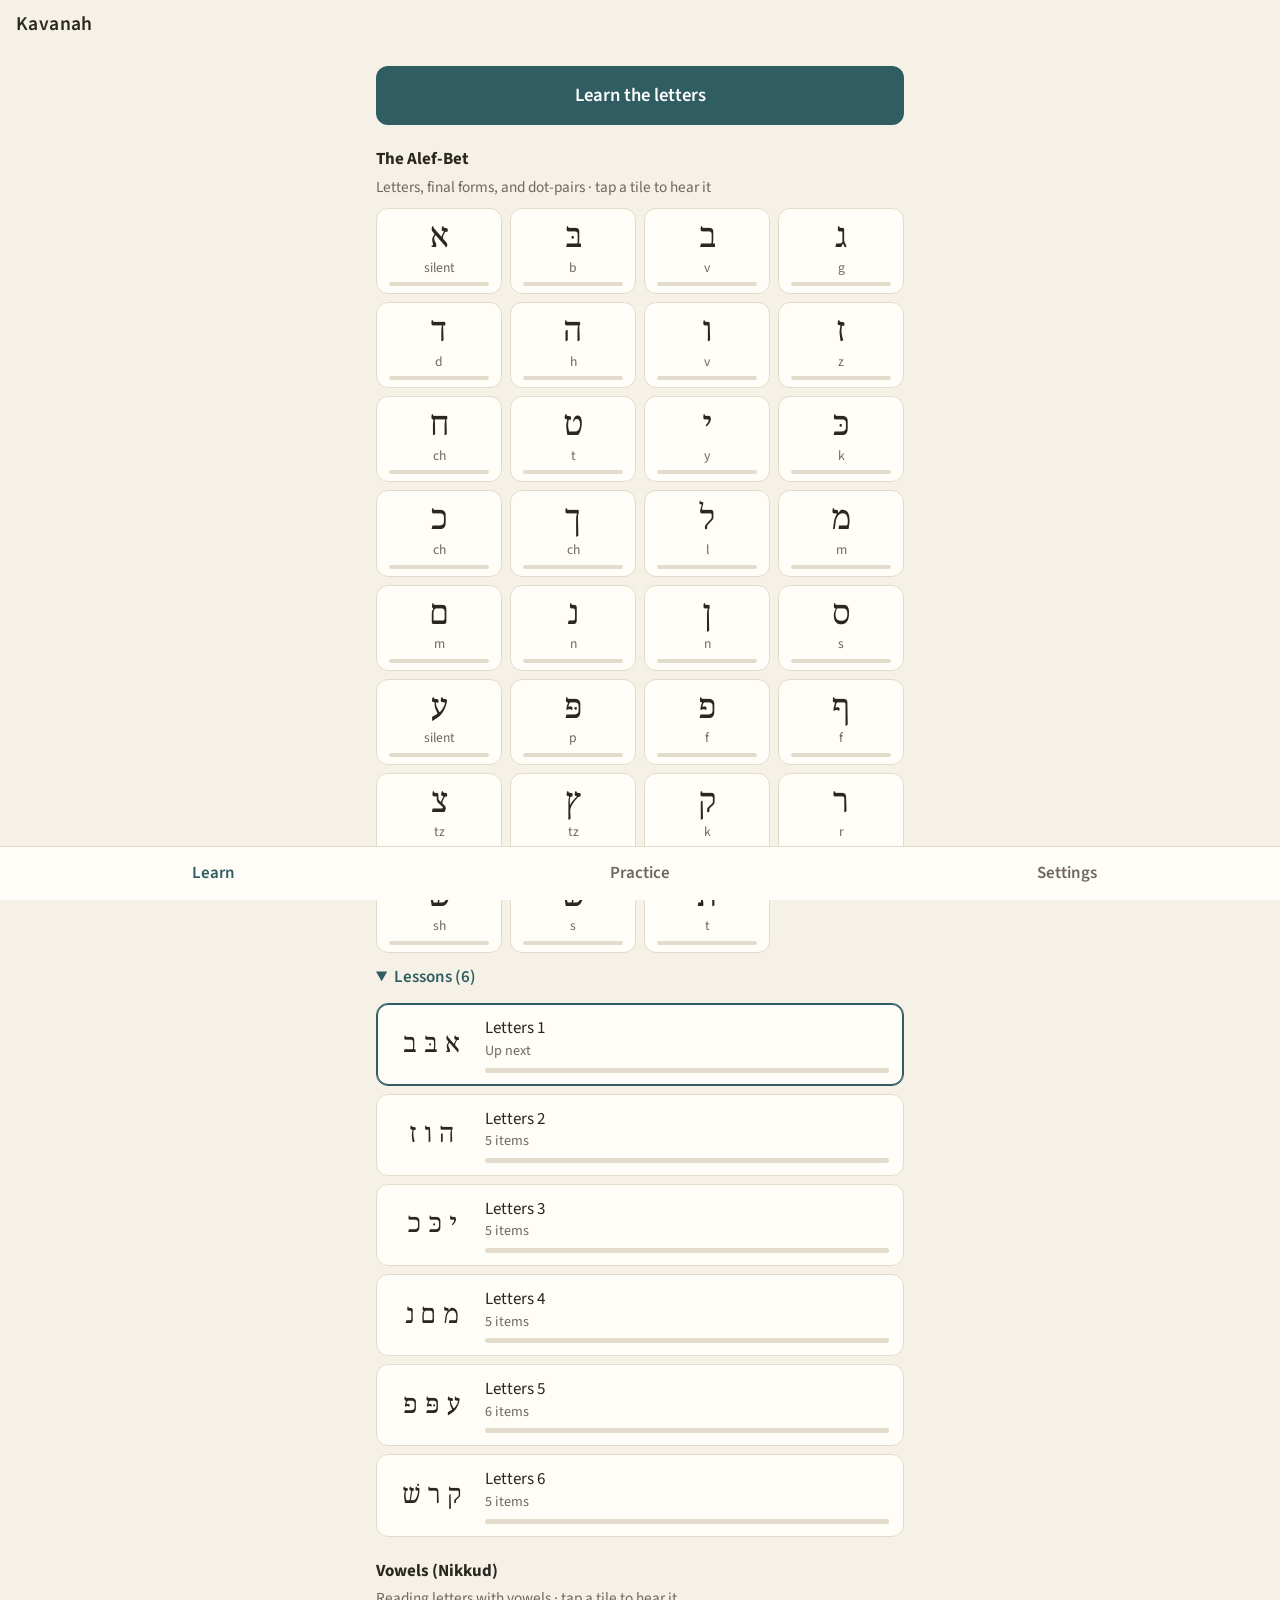
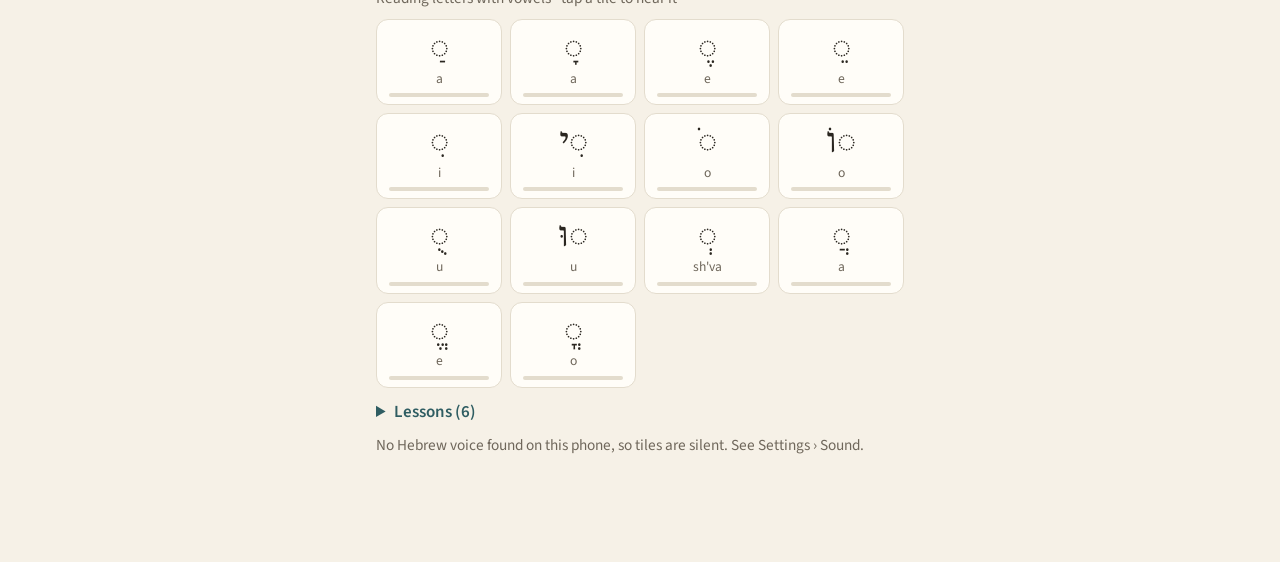
==== index.html @ f8844326 "Kavanah v6" ====
<!doctype html>
<html lang="en">
<head>
<meta charset="utf-8">
<meta name="viewport" content="width=device-width, initial-scale=1, viewport-fit=cover">
<title>Kavanah</title>
<meta name="description" content="Learn to read Hebrew prayer, step by step.">
<meta name="theme-color" content="#f6f1e7" media="(prefers-color-scheme: light)">
<meta name="theme-color" content="#1c1a17" media="(prefers-color-scheme: dark)">
<link rel="manifest" href="manifest.webmanifest">
<link rel="icon" href="icons/icon-192.png">
<link rel="apple-touch-icon" href="icons/icon-192.png">
<link rel="preconnect" href="https://fonts.googleapis.com">
<link rel="preconnect" href="https://fonts.gstatic.com" crossorigin>
<link href="https://fonts.googleapis.com/css2?family=Noto+Serif+Hebrew:wght@400;600&family=Source+Sans+3:wght@400;600&display=swap" rel="stylesheet">
<link rel="stylesheet" href="styles.css">
</head>
<body>
<header class="top">
  <button class="back" id="back" hidden aria-label="Back">&larr;</button>
  <h1 id="title">Kavanah</h1>
</header>
<main id="view" aria-live="polite"></main>
<nav class="tabs" id="tabs">
  <button data-tab="learn" class="on">Learn</button>
  <button data-tab="practice">Practice</button>
  <button data-tab="settings">Settings</button>
</nav>
<script src="version.js"></script>
<script src="app.js"></script>
</body>
</html>
---- styles.css ----
[hidden] { display: none !important; }
:root {
  --bg: #f6f1e7; --card: #fffdf8; --ink: #2a2620; --muted: #6f675b; --line: #e3dccd;
  --accent: #2f5d62; --accent-ink: #fff; --good: #3f7d4e; --good-bg: #e6f1e7;
  --bad: #a4483a; --bad-bg: #f6e4e0; --hint: #8a6d3b;
  --he: "Noto Serif Hebrew", "SBL Hebrew", "Times New Roman", serif;
  --ui: "Source Sans 3", system-ui, sans-serif;
}
@media (prefers-color-scheme: dark) {
  :root {
    --bg: #1c1a17; --card: #26231f; --ink: #ece6da; --muted: #a39a8b; --line: #3a362f;
    --accent: #7fb3b8; --accent-ink: #13201f; --good: #8cc49a; --good-bg: #22352a;
    --bad: #e2998d; --bad-bg: #3e2622; --hint: #d6b679;
  }
}
* { box-sizing: border-box; }
html, body { margin: 0; background: var(--bg); color: var(--ink); font: 17px/1.45 var(--ui); }
body { min-height: 100dvh; display: flex; flex-direction: column; }
button { font: inherit; color: inherit; cursor: pointer; }
.top { display: flex; align-items: center; gap: 8px; padding: calc(env(safe-area-inset-top) + 10px) 16px 10px; }
.top h1 { font-size: 1.15rem; margin: 0; font-weight: 600; letter-spacing: .02em; }
.back { background: none; border: 0; font-size: 1.4rem; padding: 4px 8px 4px 0; }
main { flex: 1; padding: 4px 16px 96px; max-width: 560px; width: 100%; margin: 0 auto; }
.tabs { position: fixed; bottom: 0; left: 0; right: 0; display: flex; background: var(--card);
  border-top: 1px solid var(--line); padding-bottom: env(safe-area-inset-bottom); }
.tabs button { flex: 1; background: none; border: 0; padding: 14px 0; color: var(--muted); font-weight: 600; }
.tabs button.on { color: var(--accent); }
body.in-lesson .tabs { display: none; }

h2 { font-size: 1rem; margin: 22px 0 4px; }
.sub { color: var(--muted); font-size: .9rem; margin: 0 0 10px; }
.lesson { display: flex; align-items: center; gap: 12px; width: 100%; text-align: left; background: var(--card);
  border: 1px solid var(--line); border-radius: 12px; padding: 12px 14px; margin: 8px 0; }
.lesson .he { font-family: var(--he); font-size: 1.5rem; min-width: 3.2em; text-align: center; direction: rtl; }
.lesson .meta { flex: 1; }
.lesson .meta small { display: block; color: var(--muted); }
.lesson.next { border-color: var(--accent); box-shadow: 0 0 0 1px var(--accent) inset; }
.bar { height: 5px; background: var(--line); border-radius: 3px; overflow: hidden; margin-top: 6px; }
.bar i { display: block; height: 100%; background: var(--accent); }

.progress { height: 6px; background: var(--line); border-radius: 3px; overflow: hidden; margin: 6px 0 18px; }
.progress i { display: block; height: 100%; background: var(--accent); transition: width .3s; }
.card { background: var(--card); border: 1px solid var(--line); border-radius: 16px; padding: 22px 18px; text-align: center; }
.prompt-label { color: var(--muted); font-size: .9rem; margin: 0 0 6px; }
.big { font-family: var(--he); font-size: 5.2rem; line-height: 1.25; direction: rtl; margin: 4px 0; }
.big.mid { font-size: 2.2rem; font-family: var(--ui); direction: ltr; }
.name { font-size: 1.3rem; font-weight: 600; }
.note { color: var(--muted); margin-top: 6px; }
.flag { margin-top: 10px; font-size: .85rem; color: var(--hint); border-top: 1px dashed var(--line); padding-top: 8px; }

.hint { margin-top: 10px; min-height: 1.6em; color: var(--hint); transition: opacity .3s; }
.hint.faint { opacity: .45; }
.hint button { background: none; border: 1px dashed var(--line); border-radius: 999px; padding: 4px 12px; color: var(--muted); font-size: .9rem; }

.opts { display: grid; grid-template-columns: 1fr 1fr; gap: 10px; margin-top: 16px; }
.opt { background: var(--card); border: 1px solid var(--line); border-radius: 12px; padding: 14px 8px; min-height: 58px; }
.opt.he { font-family: var(--he); font-size: 2.2rem; line-height: 1.1; }
.opt.right { background: var(--good-bg); border-color: var(--good); }
.opt.wrong { background: var(--bad-bg); border-color: var(--bad); }
.opt:disabled { cursor: default; }


.primary { display: block; width: 100%; margin-top: 16px; background: var(--accent); color: var(--accent-ink);
  border: 0; border-radius: 12px; padding: 14px; font-weight: 600; font-size: 1.05rem; }
.secondary { display: block; width: 100%; margin-top: 10px; background: none; border: 1px solid var(--line);
  border-radius: 12px; padding: 12px; }
.audio { background: none; border: 1px solid var(--line); border-radius: 999px; padding: 4px 12px; margin-top: 8px; }

.row { display: flex; justify-content: space-between; align-items: center; padding: 12px 0; border-bottom: 1px solid var(--line); gap: 12px; }
.row label { flex: 1; }
select { font: inherit; padding: 6px; border-radius: 8px; border: 1px solid var(--line); background: var(--card); color: var(--ink); }
.stats { display: flex; gap: 10px; margin: 14px 0; }
.stat { flex: 1; background: var(--card); border: 1px solid var(--line); border-radius: 12px; padding: 12px; text-align: center; }
.stat b { display: block; font-size: 1.5rem; }
.stat small { color: var(--muted); }
.grid { display: grid; grid-template-columns: repeat(auto-fill, minmax(56px, 1fr)); gap: 8px; margin-top: 10px; }
.cell { background: var(--card); border: 1px solid var(--line); border-radius: 10px; text-align: center; padding: 6px 0 4px; }
.cell span { font-family: var(--he); font-size: 1.6rem; display: block; line-height: 1.3; }
.cell i { display: block; height: 4px; margin: 4px 8px 0; border-radius: 2px; background: var(--line); }
.cell i.m1 { background: #c9b98f; } .cell i.m2 { background: #9fb98c; } .cell i.m3 { background: var(--good); }
.welcome { text-align: left; margin-top: 10px; border-color: var(--accent); }
.welcome .primary { margin-top: 12px; }

/* Phase 1b step 2: tiles, speaker, select-then-Check, bottom feedback bar */
.cta { margin: 14px 0 4px; padding: 16px; font-size: 1.1rem; }
.tiles { display: grid; grid-template-columns: repeat(4, 1fr); gap: 8px; margin: 8px 0 6px; }
.tile { background: var(--card); border: 1px solid var(--line); border-radius: 12px; padding: 8px 4px 7px; text-align: center; }
.tile .he { font-family: var(--he); font-size: 1.9rem; line-height: 1.25; display: block; direction: rtl; }
.tile small { display: block; color: var(--muted); font-size: .8rem; min-height: 1.2em; }
.tile .bar { margin: 5px 8px 0; height: 4px; }
.tile.fading { border-style: dashed; }
.tile.ping { animation: ping .5s; }
@keyframes ping { 0% { box-shadow: 0 0 0 0 var(--accent); } 100% { box-shadow: 0 0 0 8px transparent; } }
details.lessons { margin: 6px 0 4px; }
details.lessons summary { color: var(--accent); font-weight: 600; padding: 6px 0; cursor: pointer; }
.speaker { background: none; border: 1px solid var(--line); border-radius: 999px; width: 42px; height: 42px; font-size: 1.1rem; margin-top: 8px; }
.speaker.lg { width: 52px; height: 52px; font-size: 1.4rem; }
.speaker.xl { width: 96px; height: 96px; font-size: 2.6rem; margin: 10px auto 4px; display: block; border-color: var(--accent); }
.opt.sel { border-color: var(--accent); box-shadow: 0 0 0 2px var(--accent) inset; }
body.in-lesson main { padding-bottom: 190px; }
.checkbar { position: fixed; left: 0; right: 0; bottom: 0; background: var(--bg); border-top: 1px solid var(--line);
  padding: 4px 16px calc(env(safe-area-inset-bottom) + 14px); }
.checkbar > * { max-width: 528px; margin-left: auto; margin-right: auto; }
.checkbar .primary:disabled { opacity: .4; cursor: default; }
.checkbar.good { background: var(--good-bg); border-color: var(--good); }
.checkbar.bad { background: var(--bad-bg); border-color: var(--bad); }
.checkbar.good .primary { background: var(--good); } .checkbar.bad .primary { background: var(--bad); }
.fb-row { display: flex; align-items: center; justify-content: space-between; padding-top: 8px; font-size: 1.15rem; }
.checkbar.good .fb-row { color: var(--good); } .checkbar.bad .fb-row { color: var(--bad); }
.fb-row .speaker { margin: 0; width: 38px; height: 38px; }
.fb-ans { margin-top: 2px; }
.he-in { font-family: var(--he); font-size: 1.4rem; }
.checkbar .note { margin-top: 2px; font-size: .9rem; }

/* tracing */
.trace-card .t-head { display: flex; align-items: center; justify-content: center; gap: 10px; color: var(--muted); }
.trace-card .t-head .he-in { font-family: var(--he); font-size: 1.8rem; color: var(--ink); }
svg.trace { width: 100%; max-width: 340px; aspect-ratio: 1; display: block; margin: 6px auto; touch-action: none; background: var(--bg); border-radius: 14px; }
.trace path, .trace line { fill: none; stroke-linecap: round; stroke-linejoin: round; }
.t-cross { stroke: var(--line); stroke-width: .6; stroke-dasharray: 2 2; }
.t-base { stroke: var(--line); stroke-width: .8; }
.t-ghost { stroke: var(--line); stroke-width: 9; }
.t-guide { stroke: var(--muted); stroke-width: 1.6; stroke-dasharray: 3 3; }
.trace .t-arrow { fill: var(--muted); stroke: none; }
.t-start { fill: var(--accent); opacity: .85; }
.t-ink, .t-solid, .t-demo { stroke: var(--accent); stroke-width: 9; }
.t-demo { stroke: var(--hint); opacity: .7; }
.trace .dot { stroke-width: 10; }
.trace.complete .t-solid { stroke: var(--good); }
.t-status { min-height: 1.3em; margin: 4px 0; }
button.small { padding: 6px 14px; font-size: .9rem; }

/* speaking */
.rec { display: flex; align-items: center; justify-content: center; gap: 10px; margin: 14px auto 4px; padding: 12px 22px; border-radius: 999px;
  border: 1px solid var(--line); background: none; color: var(--ink); font: inherit; font-weight: 600; min-width: 170px; }
.rec .rec-dot { width: 14px; height: 14px; border-radius: 50%; background: #c0392b; }
.rec.on { border-color: #c0392b; }
.rec.on .rec-dot { animation: recpulse 1s ease-in-out infinite; }
@keyframes recpulse { 50% { opacity: .3; transform: scale(.8); } }
.say-row { display: flex; gap: 8px; }
.say-row .secondary { flex: 1; }
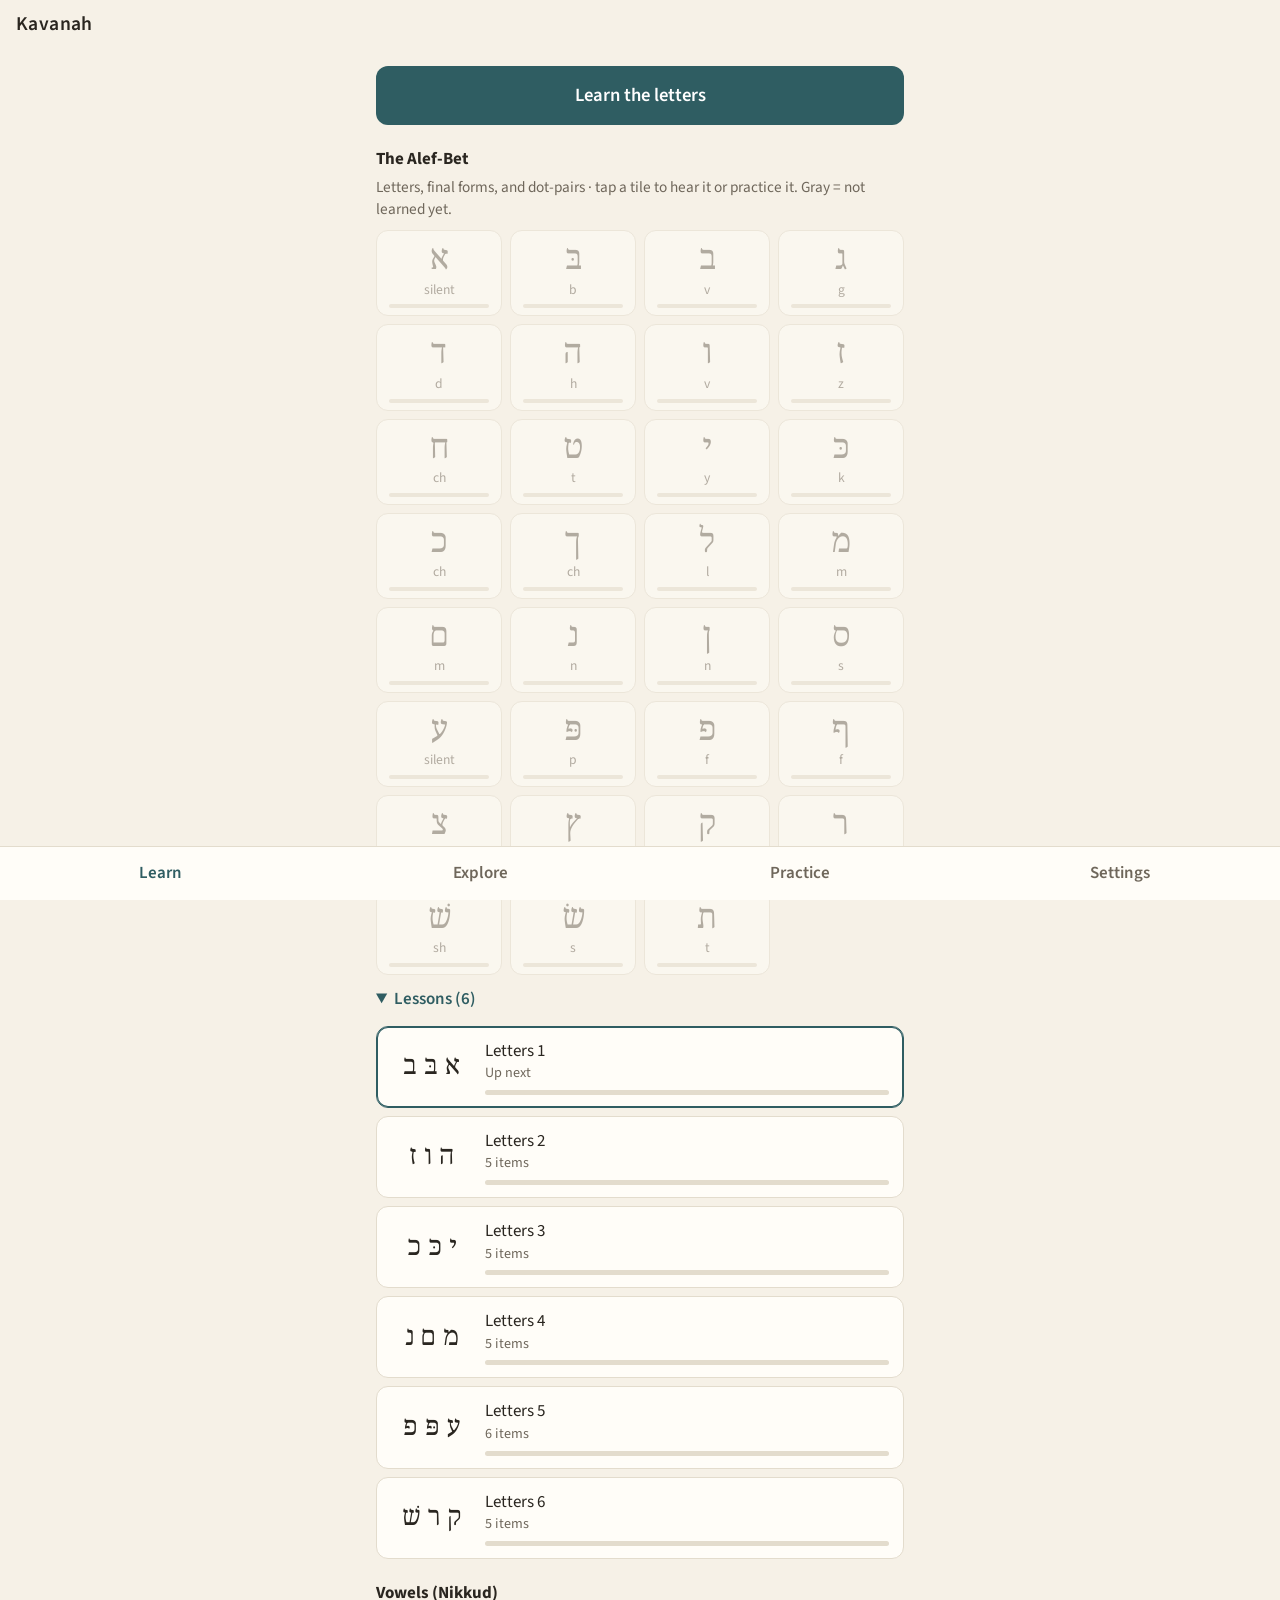
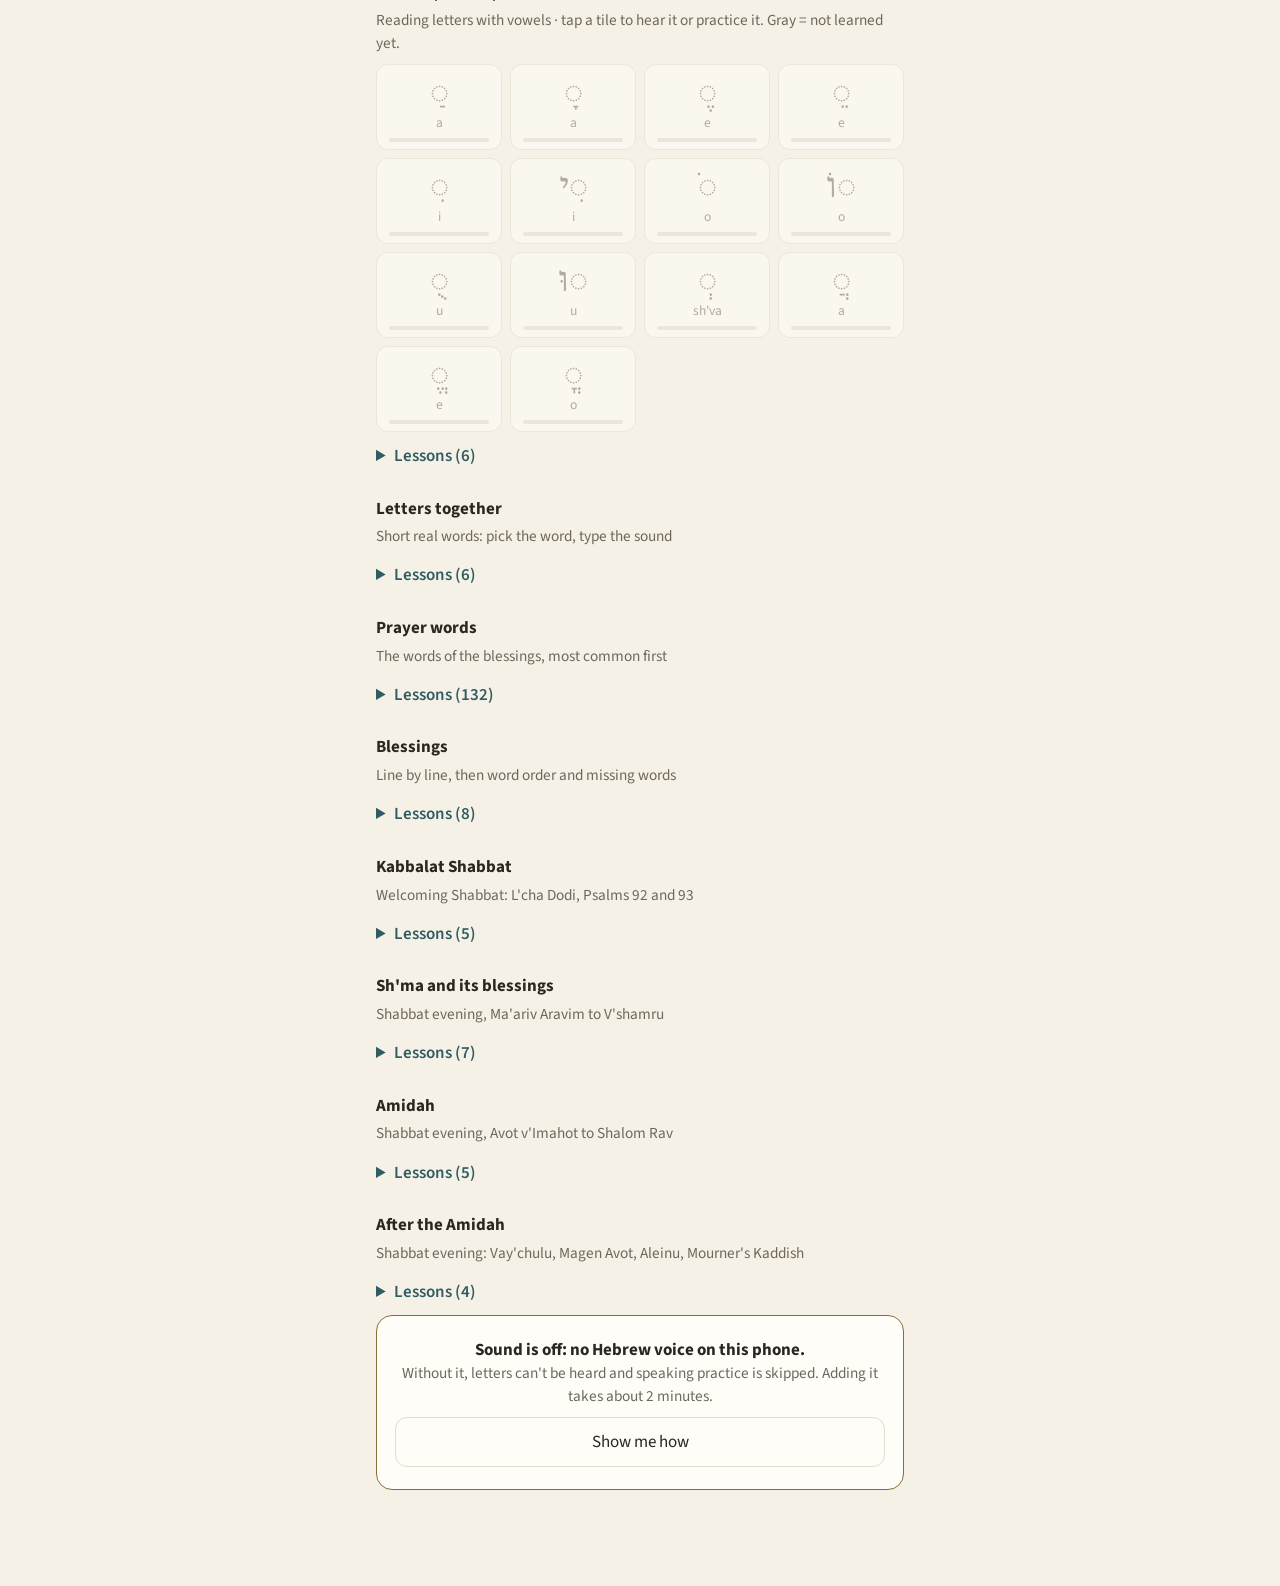
==== commit a4701ebf: "v19: Explore tab and card-lesson engine (no content yet) Co-Authored-By: Claude Opus 5.5 <noreply@an" ====
--- a/index.html
+++ b/index.html
@@ -23,10 +23,12 @@
 <main id="view" aria-live="polite"></main>
 <nav class="tabs" id="tabs">
   <button data-tab="learn" class="on">Learn</button>
+  <button data-tab="explore">Explore</button>
   <button data-tab="practice">Practice</button>
   <button data-tab="settings">Settings</button>
 </nav>
 <script src="version.js"></script>
+<script src="explore.js"></script>
 <script src="app.js"></script>
 </body>
 </html>
--- a/styles.css
+++ b/styles.css
@@ -139,3 +139,68 @@
 @keyframes recpulse { 50% { opacity: .3; transform: scale(.8); } }
 .say-row { display: flex; gap: 8px; }
 .say-row .secondary { flex: 1; }
+
+/* 2026-10-28: unlearned tiles, banners, write-from-memory */
+.tile.new { opacity: .5; }
+.tile.new .he { color: var(--muted); }
+.toast { position: fixed; left: 12px; right: 12px; bottom: 76px; z-index: 50; background: var(--ink); color: var(--bg);
+  border-radius: 12px; padding: 10px 12px; display: flex; flex-wrap: wrap; align-items: center; gap: 8px; box-shadow: 0 4px 16px rgba(0,0,0,.25); }
+.toast span { flex: 1 1 100%; }
+.toast button { background: var(--bg); color: var(--ink); border: 0; border-radius: 8px; padding: 6px 10px; font: inherit; }
+.toast button.x { background: transparent; color: var(--bg); margin-left: auto; }
+.card.notice { border-color: var(--hint); }
+.w-ink { fill: none; stroke: var(--ink); stroke-width: 4; stroke-linecap: round; stroke-linejoin: round; }
+.w-answer { opacity: .35; }
+.row-btns { display: flex; gap: 8px; justify-content: center; }
+
+/* words & blessings (v11) */
+.big.word { font-size: 2.6rem; line-height: 1.5; }
+.line-he { font-size: 1.6rem; line-height: 1.9; text-align: right; margin: 10px 0; }
+.line-he.ctx { font-size: 1.1rem; opacity: .6; }
+.blank { display: inline-block; min-width: 3em; border-bottom: 2px solid currentColor; color: transparent; }
+.chips { display: flex; flex-wrap: wrap; gap: 8px; justify-content: flex-start; margin: 10px 0; min-height: 52px; }
+.chips.answer { border-bottom: 2px dashed rgba(127,127,127,.4); padding-bottom: 8px; }
+.chip { font-size: 1.35rem; padding: 6px 12px; border-radius: 10px; border: 1px solid rgba(127,127,127,.4); background: transparent; color: inherit; }
+.chip:disabled { opacity: .7; }
+.src { display: block; opacity: .65; margin-top: 6px; }
+.type-in { width: 100%; box-sizing: border-box; font-size: 1.2rem; padding: 10px 12px; margin-top: 12px; border-radius: 10px; border: 1px solid rgba(127,127,127,.5); background: transparent; color: inherit; }
+.flag ul { margin: 6px 0 0; padding-left: 1.2em; }
+/* ---------- Explore (card lessons) ---------- */
+.seg { display: flex; gap: 6px; background: var(--card); border: 1px solid var(--line); border-radius: 999px; padding: 4px; margin: 4px 0 14px; }
+.seg button { flex: 1; border: 0; background: none; border-radius: 999px; padding: 8px 0; color: var(--muted); font-weight: 600; }
+.seg button.on { background: var(--accent); color: var(--accent-ink); }
+.xcard { text-align: left; touch-action: pan-y; }
+.xcard .big, .xcard .line-he { text-align: center; }
+.kicker { color: var(--muted); font-size: .8rem; margin: 0 0 8px; letter-spacing: .02em; }
+.xbody { font-size: 1.12rem; line-height: 1.55; margin: 8px 0; }
+.xq { font-size: 1.15rem; font-weight: 600; line-height: 1.4; margin: 6px 0 12px; }
+.xopts { display: grid; gap: 10px; }
+.xopt { text-align: left; padding: 14px; min-height: 0; font-size: 1rem; color: inherit; }
+.xorder { justify-content: flex-start; }
+.xorder .chip { font-size: 1rem; }
+.chip.sure.on { background: var(--accent); color: var(--accent-ink); border-color: var(--accent); }
+.linkbtn { background: none; border: 0; color: var(--muted); text-decoration: underline; font-size: .9rem; }
+.row-btns > .primary, .row-btns > .secondary { flex: 1; }
+.xfoot { display: flex; justify-content: space-between; align-items: flex-start; gap: 8px; margin-top: 16px; border-top: 1px dashed var(--line); padding-top: 10px; }
+.srcwrap { flex: 1; }
+.srcchip { border: 1px solid var(--line); background: none; color: var(--muted); border-radius: 999px; padding: 3px 10px; font-size: .8rem; text-align: left; }
+.srcchip.t-scholarly { border-color: #7a8fb3; } .srcchip.t-tradition, .srcchip.t-rabbinic { border-color: var(--hint); }
+.srcchip.t-reform { border-color: var(--good); } .srcchip.t-kabbalah { border-color: #9b7ab3; }
+.src-more { font-size: .85rem; color: var(--muted); margin-top: 6px; }
+.src-more a { color: var(--accent); }
+.flagbtn { background: none; border: 0; color: var(--muted); font-size: .8rem; padding: 3px 0; white-space: nowrap; }
+.flagpanel textarea, .xcard textarea { width: 100%; box-sizing: border-box; margin-top: 8px; font: inherit; padding: 8px; border-radius: 10px; border: 1px solid var(--line); background: var(--bg); color: var(--ink); }
+.secondary.sm { width: auto; padding: 6px 12px; font-size: .85rem; margin-top: 6px; }
+.tl-strip { list-style: none; padding: 0 0 0 14px; margin: 6px 0; border-left: 2px solid var(--line); }
+.tl-strip li { padding: 6px 0 6px 10px; color: var(--muted); position: relative; }
+.tl-strip li::before { content: ""; position: absolute; left: -21px; top: 13px; width: 10px; height: 10px; border-radius: 50%; background: var(--line); }
+.tl-strip li.on { color: var(--ink); font-size: 1.08rem; } .tl-strip li.on::before { background: var(--accent); }
+.tl-strip b { display: block; font-size: .85rem; }
+.diagram svg { width: 100%; height: auto; }
+.xlist { padding-left: 1.2em; line-height: 1.5; }
+.note.pre { border-left: 3px solid var(--accent); padding-left: 10px; margin: 10px 0; }
+.lesson .num { font-family: var(--ui); font-size: 1.1rem; color: var(--muted); }
+.revisit { text-align: left; margin-top: 12px; }
+.overlay { position: fixed; inset: 0; background: var(--bg); z-index: 50; overflow: auto; padding: 16px; padding-bottom: 40px; }
+.overlay > * { max-width: 528px; margin-left: auto; margin-right: auto; }
+.row-btns > .primary, .row-btns > .secondary { margin-top: 10px; }
